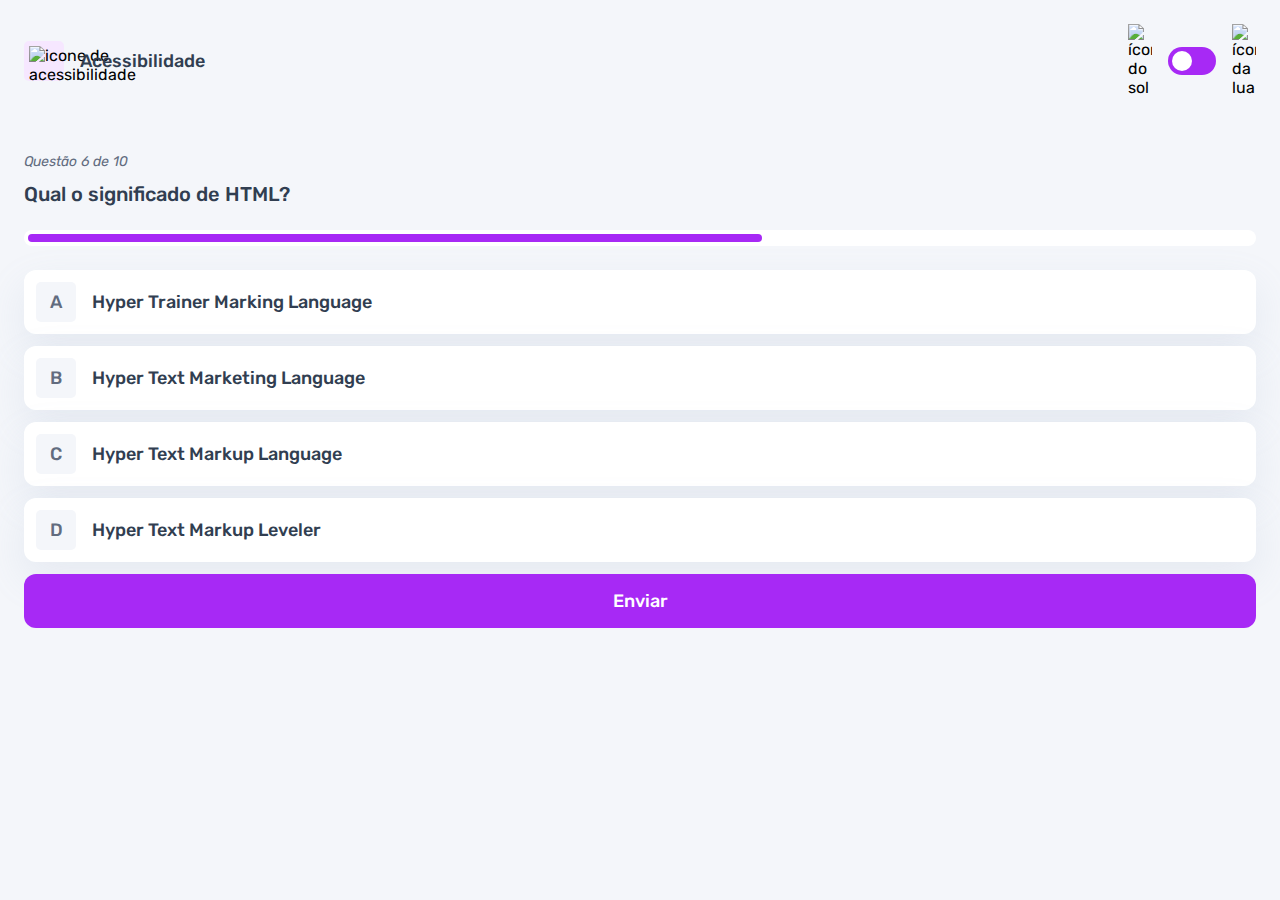
==== pages/quiz/quiz.html @ f8a75739 "adicionado o efeito de seleção nas alternativas" ====
<!DOCTYPE html>
<html lang="en">
<head>
    <meta charset="UTF-8">
    <meta name="viewport" content="width=device-width, initial-scale=1.0">
    <link rel="preconnect" href="https://fonts.googleapis.com">
    <link rel="preconnect" href="https://fonts.gstatic.com" crossorigin>
    <link href="https://fonts.googleapis.com/css2?family=Rubik:ital,wght@0,300..900;1,300..900&display=swap" rel="stylesheet">
    <link rel="stylesheet" href="quiz.css">
    <title>Quiz App</title>
</head>
<body>
    <header>
        <div class="assunto">
            <div class="assunto_icone">
                <img src="../../assets/images/icon-accessibility.svg" alt="icone de acessibilidade">
            </div>

            <h1>Acessibilidade</h1>
        </div>

        <div class="tema">
            <img src="../../assets/images/icon-sun-dark.svg" alt="ícone do sol">
            <button>
                <div></div>
            </button>
            <img src="../../assets/images/icon-moon-dark.svg" alt="ícone da lua">
        </div>
    </header>    

    <main>
        <section class="pergunta">
            <p>Questão 6 de 10</p>

            <h2>Qual o significado de HTML?</h2>

            <div class="barra_progresso">
                <div></div>
            </div>
        </section>

        <section class="alternativas">
            <form action="">
                <label for="alternativa_a">
                    <input type="radio" id="alternativa_a" name="alternativa">

                    <div>
                        <span>A</span>
                        Hyper Trainer Marking Language
                    </div>
                </label>

                <label for="alternativa_b">
                    <input type="radio" id="alternativa_b" name="alternativa">

                    <div>
                        <span>B</span>
                        Hyper Text Marketing Language
                    </div>
                </label>

                <label for="alternativa_c">
                    <input type="radio" id="alternativa_c" name="alternativa">

                    <div>
                        <span>C</span>
                        Hyper Text Markup Language
                    </div>
                </label>

                <label for="alternativa_d">
                    <input type="radio" id="alternativa_d" name="alternativa">

                    <div>
                        <span>D</span>
                        Hyper Text Markup Leveler
                    </div>
                </label>
            </form>

            <button>Enviar</button>
        </section>
    </main>
</body>
</html>
---- pages/quiz/quiz.css ----
* {
    margin: 0;
    padding: 0;
    box-sizing: border-box;
    font-family: "Rubik", sans-serif;
    -webkit-font-smoothing: antialiased; 
}

:root{
    --bg-color: #f4f6fa;
    --purple: #a729f5;
    --primary-text-color: #313e51;
    --secondary-text-color: #626c7f;
    --button-bg: #fff;
    --shadow: 0px 16px 40px 0px rgba(143, 160, 193, 0.14);
    --bg-html: #fff1e9;
    --bg-css: #e0fdef;
    --bg-javascript: #ebf0ff;
    --bg-acessibilidade: #f6e7ff;
    --white: #fff;
    --green: #26d782;
    --red: #ee5454;
    --bg-mobile: url(../../assets/images/pattern-background-mobile-light.svg);
    --bg-desktop: url(../../assets/images/pattern-background-desktop-light.svg);
}

body.escuro {
    --bg-color: #313e51;
    --bg-mobile: url(../../assets/images/pattern-background-mobile-dark.svg);
    --bg-desktop: url(../../assets/images/pattern-background-desktop-dark.svg);
    --primary-text-color: #fff;
    --secondary-text-color: #abc1e1;
    --button-bg: #3b4d66;
    --shadow: 0px 16px 40px 0px rgba(49, 62, 81, 0.14);
}

body{
    height: 100svh;
    background:var(--bg-mobile) var(--bg-color);
    background-repeat: no-repeat;
    background-size: cover;
}

header {
    display: flex;
    justify-content: space-between;
    padding: 16px 24px;
}

.assunto {
    display: flex;
    align-items: center;
    gap: 16px;
}

.assunto_icone {
    background: var(--bg-acessibilidade);
    width: 40px;
    height: 40px;
    padding: 5px;
    border-radius: 5px;
}

.assunto_icone img {
    width: 100%;
}

.assunto h1 {
    font-size: 18px;
    font-weight: 500;
    color: var(--primary-text-color);
}

.tema{
    padding: 8px 0;
    display: flex;
    align-items: center;
    gap: 8px;
}

.tema img{
    width: 16px;
}

.tema button{
    height: 20px;
    width: 32px;
    background: var(--purple);
    border: 0;
    border-radius: 999px;
    padding: 4px;
}

.tema button div {
    background: var(--white);
    width: 12px;
    height: 12px;
    border-radius: 999px;
}

main {
    padding: 32px 24px;
}

.pergunta {
    margin-bottom: 24px;
}

.pergunta p {
    font-style: italic;
    font-size: 14px;
    color: var(--secondary-text-color);
    margin-bottom: 12px;
}

.pergunta h2 {
    font-size: 20px;
    font-weight: 500;
    color: var(--primary-text-color);
    line-height: 24px;
    margin-bottom: 24px;
}

.barra_progresso {
    background: var(--button-bg);
    height: 16px;
    padding: 4px;
    border-radius: 999px;
}

.barra_progresso div {
    height: 100%;
    width: 60%;
    background: var(--purple);
    border-radius: 999px;
}

.alternativas form {
    display: flex;
    flex-direction: column;
    gap: 12px;
    margin-bottom: 12px;
}

.alternativas label {
    display: block;
    background: var(--button-bg);
    padding: 12px;
    font-size: 18px;
    font-weight: 500;
    border-radius: 12px;
    box-shadow: var(--shadow);
    color: var(--primary-text-color);
}

.alternativas label:has(input:checked) {
    outline: 3px solid var(--purple);

    & span {
        background: var(--purple);
        color: var(--white);
    }
}

.alternativas input {
    display: none;
}

.alternativas div {
    display: flex;
    align-items: center;
    gap: 16px;
}

.alternativas div span {
    display: block;
    width: 40px;
    height: 40px;
    background: var(--bg-color);
    border-radius: 5px;
    color: var(--secondary-text-color);

    display: flex;
    align-items: center;
    justify-content: center;
    flex-shrink: 0;
}

.alternativas button {
    padding: 16px;
    border-radius: 12px;
    border: none;
    background: var(--purple);
    color: var(--white);
    width: 100%;

    font-size: 18px;
    font-weight: 500;
}

@media(min-width: 1100px) {
    .tema {
        gap: 16px;
    }

    .tema img {
        width: 24px;
    }

    .tema button {
        width: 48px;
        height: 28px;
    }

    .tema button div {
        width: 20px;
        height: 20px;
    }
}
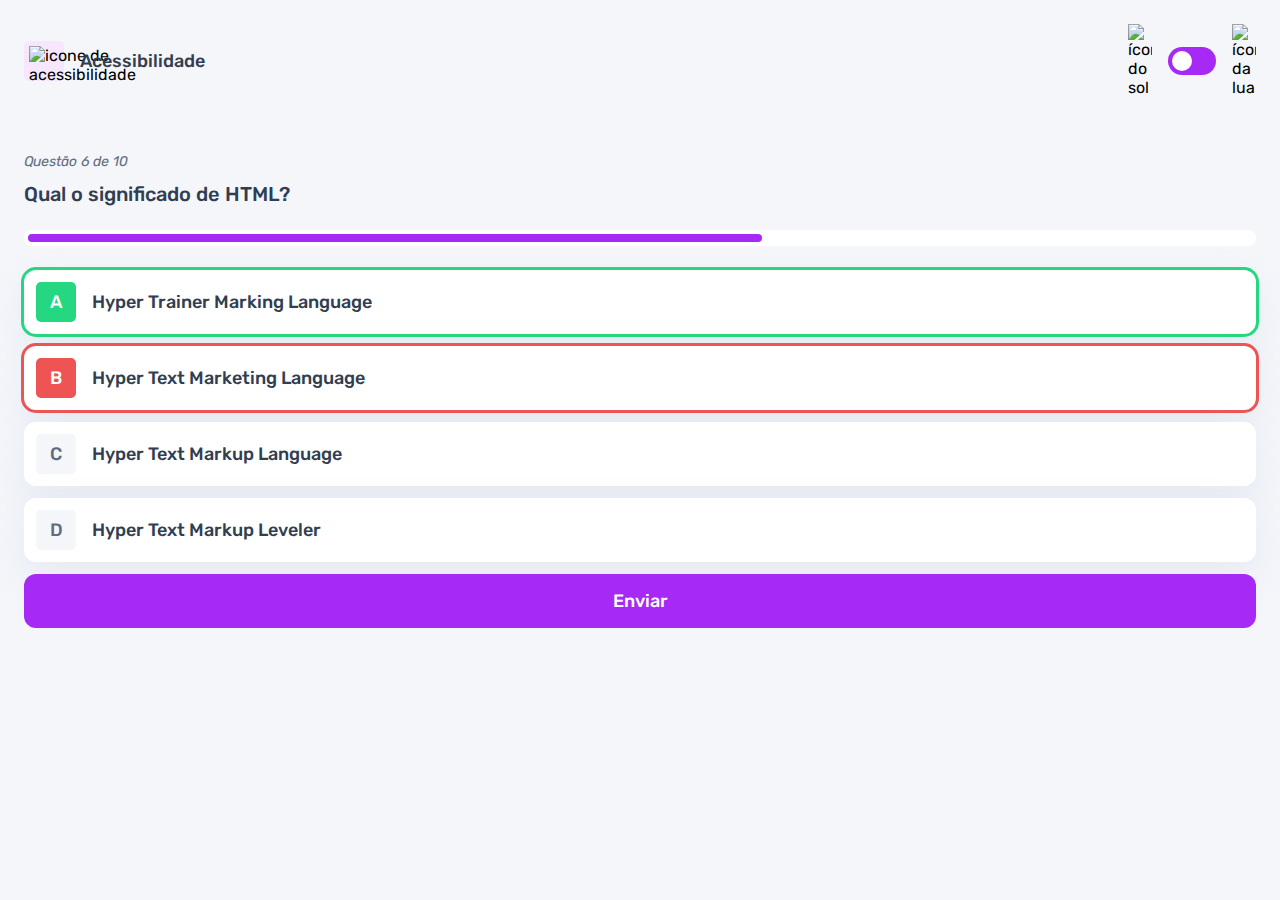
==== commit db2bf224: "adicionado o efeito para alternativas corretas e erradas" ====
--- a/pages/quiz/quiz.html
+++ b/pages/quiz/quiz.html
@@ -41,7 +41,7 @@
 
         <section class="alternativas">
             <form action="">
-                <label for="alternativa_a">
+                <label for="alternativa_a" id="correta">
                     <input type="radio" id="alternativa_a" name="alternativa">
 
                     <div>
@@ -50,7 +50,7 @@
                     </div>
                 </label>
 
-                <label for="alternativa_b">
+                <label for="alternativa_b" id="errada">
                     <input type="radio" id="alternativa_b" name="alternativa">
 
                     <div>
--- a/pages/quiz/quiz.css
+++ b/pages/quiz/quiz.css
@@ -162,6 +162,24 @@
     }
 }
 
+.alternativas label#correta {
+    outline: 3px solid var(--green);
+
+    & span {
+        background: var(--green);
+        color: var(--white);
+    }
+}
+
+.alternativas label#errada {
+    outline: 3px solid var(--red);
+
+    & span {
+        background: var(--red);
+        color: var(--white);
+    }
+}
+
 .alternativas input {
     display: none;
 }
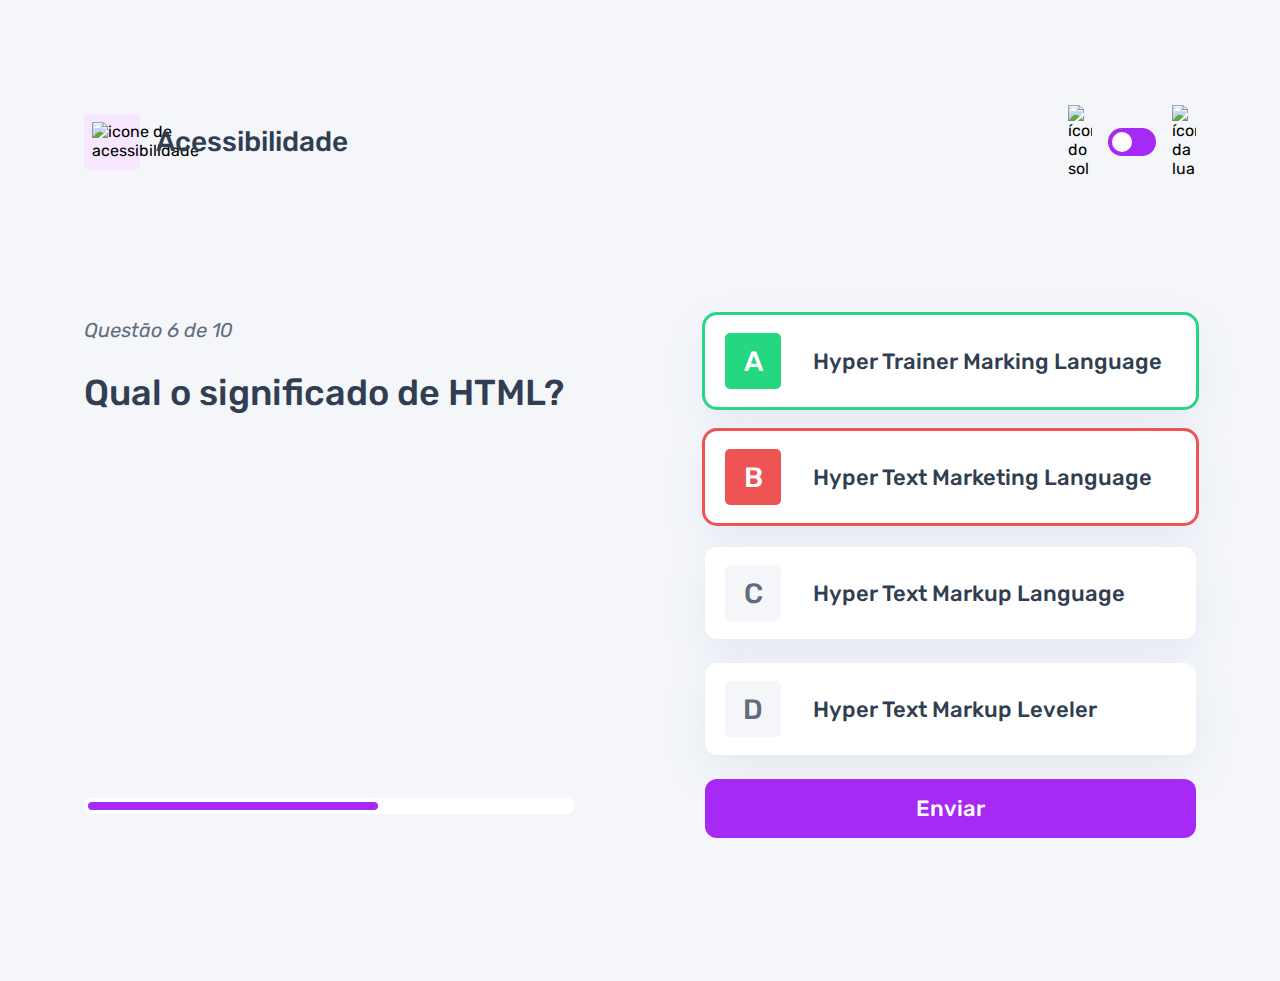
==== commit 7f1adfef: "adicionada a responsividade para a desktop" ====
--- a/pages/quiz/quiz.html
+++ b/pages/quiz/quiz.html
@@ -30,10 +30,11 @@
 
     <main>
         <section class="pergunta">
-            <p>Questão 6 de 10</p>
+            <div>
+                <p>Questão 6 de 10</p>
 
-            <h2>Qual o significado de HTML?</h2>
-
+                <h2>Qual o significado de HTML?</h2>
+            </div>
             <div class="barra_progresso">
                 <div></div>
             </div>
--- a/pages/quiz/quiz.css
+++ b/pages/quiz/quiz.css
@@ -217,6 +217,22 @@
 }
 
 @media(min-width: 1100px) {
+    header {
+        margin-block: 81px;
+        max-width: 1160px;
+        margin-inline: auto;
+    }
+
+    .assunto_icone {
+        width: 56px;
+        height: 56px;
+        padding: 8px;
+    }
+
+    .assunto h1 {
+        font-size: 28px;
+    }
+
     .tema {
         gap: 16px;
     }
@@ -234,4 +250,57 @@
         width: 20px;
         height: 20px;
     }
-}+
+    main {
+        max-width: 1160px;
+        margin-inline: auto;
+
+        display: flex;
+        gap: 130px;
+    }
+
+    section {
+        width: 100%;
+    }
+
+    .pergunta {
+        display: flex;
+        flex-direction: column;
+        justify-content: space-between;
+    }
+
+    .pergunta p {
+        font-size: 20px;
+        line-height: 30px;
+        margin-bottom: 27px;
+    }
+
+    .pergunta h2 {
+        font-size: 36px;
+        line-height: 42px;
+    }
+
+    .alternativas form {
+        gap: 24px;
+        margin-bottom: 24px;
+    }
+
+    .alternativas label {
+        font-size: 22px;
+        padding: 18px 20px;
+    }
+
+    .alternativas div {
+        gap: 32px;
+    }
+
+    .alternativas div span {
+        width: 56px;
+        height: 56px;
+        font-size: 28px;
+    }
+
+    .alternativas button {
+        font-size: 22px;
+    }
+}
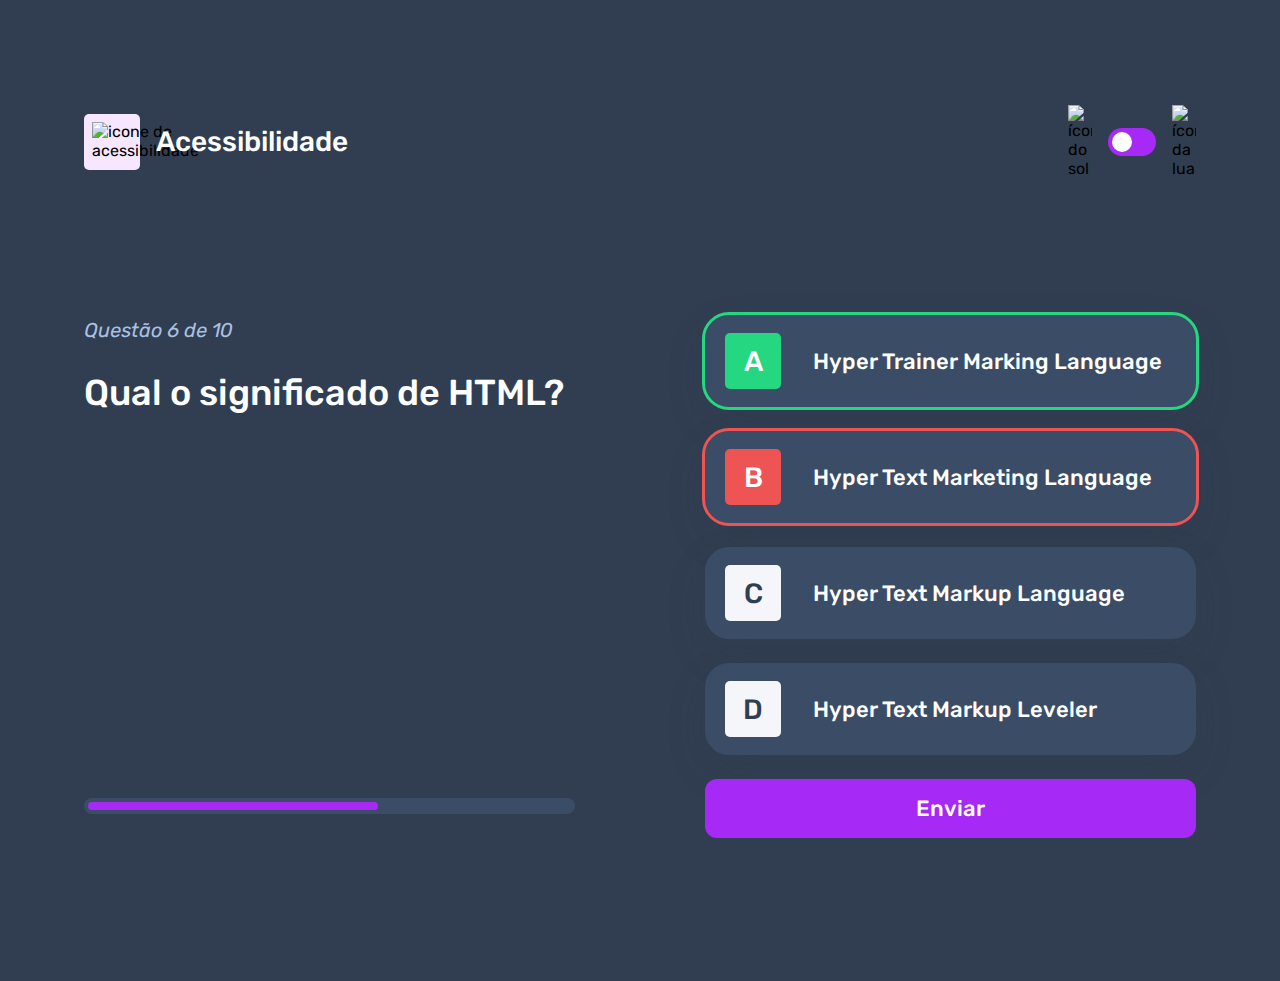
==== commit 95ca1480: "ajuste nas cores do tema dark" ====
--- a/pages/quiz/quiz.html
+++ b/pages/quiz/quiz.html
@@ -9,7 +9,7 @@
     <link rel="stylesheet" href="quiz.css">
     <title>Quiz App</title>
 </head>
-<body>
+<body class="escuro">
     <header>
         <div class="assunto">
             <div class="assunto_icone">
--- a/pages/quiz/quiz.css
+++ b/pages/quiz/quiz.css
@@ -8,7 +8,10 @@
 
 :root{
     --bg-color: #f4f6fa;
+    --bg-span: #f4f6fa;
+    --color-span: #626c7f;
     --purple: #a729f5;
+    --purple-hover: rgba(167, 41, 245, 0.7);
     --primary-text-color: #313e51;
     --secondary-text-color: #626c7f;
     --button-bg: #fff;
@@ -26,6 +29,7 @@
 
 body.escuro {
     --bg-color: #313e51;
+    --color-span: #313e51;
     --bg-mobile: url(../../assets/images/pattern-background-mobile-dark.svg);
     --bg-desktop: url(../../assets/images/pattern-background-desktop-dark.svg);
     --primary-text-color: #fff;
@@ -151,6 +155,14 @@
     border-radius: 12px;
     box-shadow: var(--shadow);
     color: var(--primary-text-color);
+    cursor: pointer;
+}
+
+.alternativas label:hover {
+    & span {
+        background: var(--bg-acessibilidade);
+        color: var(--purple);
+    }
 }
 
 .alternativas label:has(input:checked) {
@@ -194,9 +206,9 @@
     display: block;
     width: 40px;
     height: 40px;
-    background: var(--bg-color);
+    background: var(--bg-span);
     border-radius: 5px;
-    color: var(--secondary-text-color);
+    color: var(--color-span);
 
     display: flex;
     align-items: center;
@@ -214,6 +226,12 @@
 
     font-size: 18px;
     font-weight: 500;
+    transition: background 0.3s;
+}
+
+.alternativas button:hover {
+    background: var(--purple-hover);
+    cursor: pointer;
 }
 
 @media(min-width: 1100px) {
@@ -288,6 +306,7 @@
     .alternativas label {
         font-size: 22px;
         padding: 18px 20px;
+        border-radius: 24px;
     }
 
     .alternativas div {
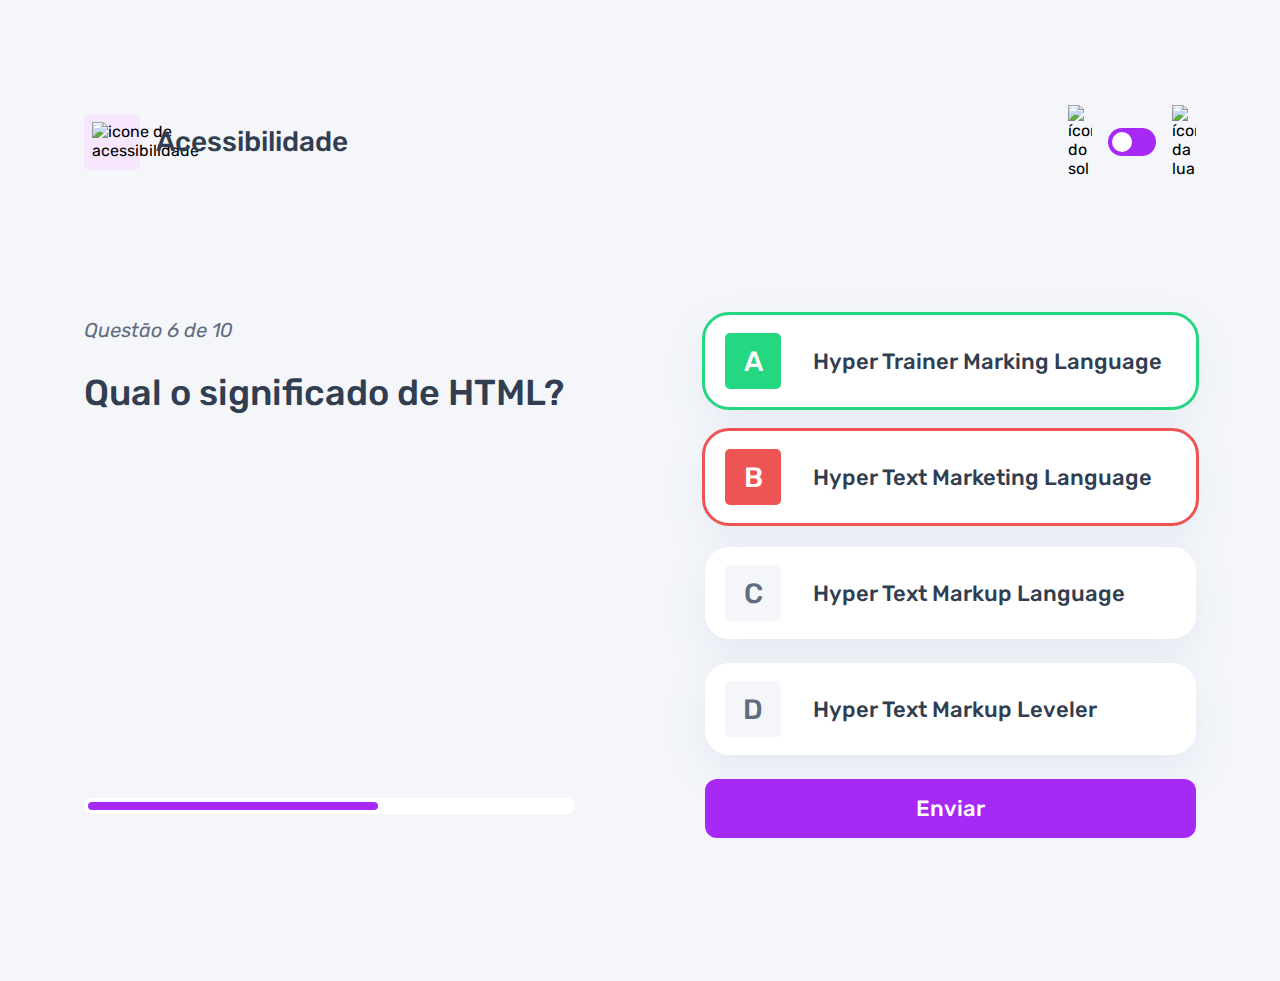
==== commit 9e971553: "ajuste para o fundo desktop no quiz.html" ====
--- a/pages/quiz/quiz.html
+++ b/pages/quiz/quiz.html
@@ -9,7 +9,7 @@
     <link rel="stylesheet" href="quiz.css">
     <title>Quiz App</title>
 </head>
-<body class="escuro">
+<body>
     <header>
         <div class="assunto">
             <div class="assunto_icone">
--- a/pages/quiz/quiz.css
+++ b/pages/quiz/quiz.css
@@ -235,6 +235,12 @@
 }
 
 @media(min-width: 1100px) {
+    body {
+        background: var(--bg-desktop) var(--bg-color);
+        background-size: cover;
+        background-repeat: no-repeat;
+    }
+
     header {
         margin-block: 81px;
         max-width: 1160px;
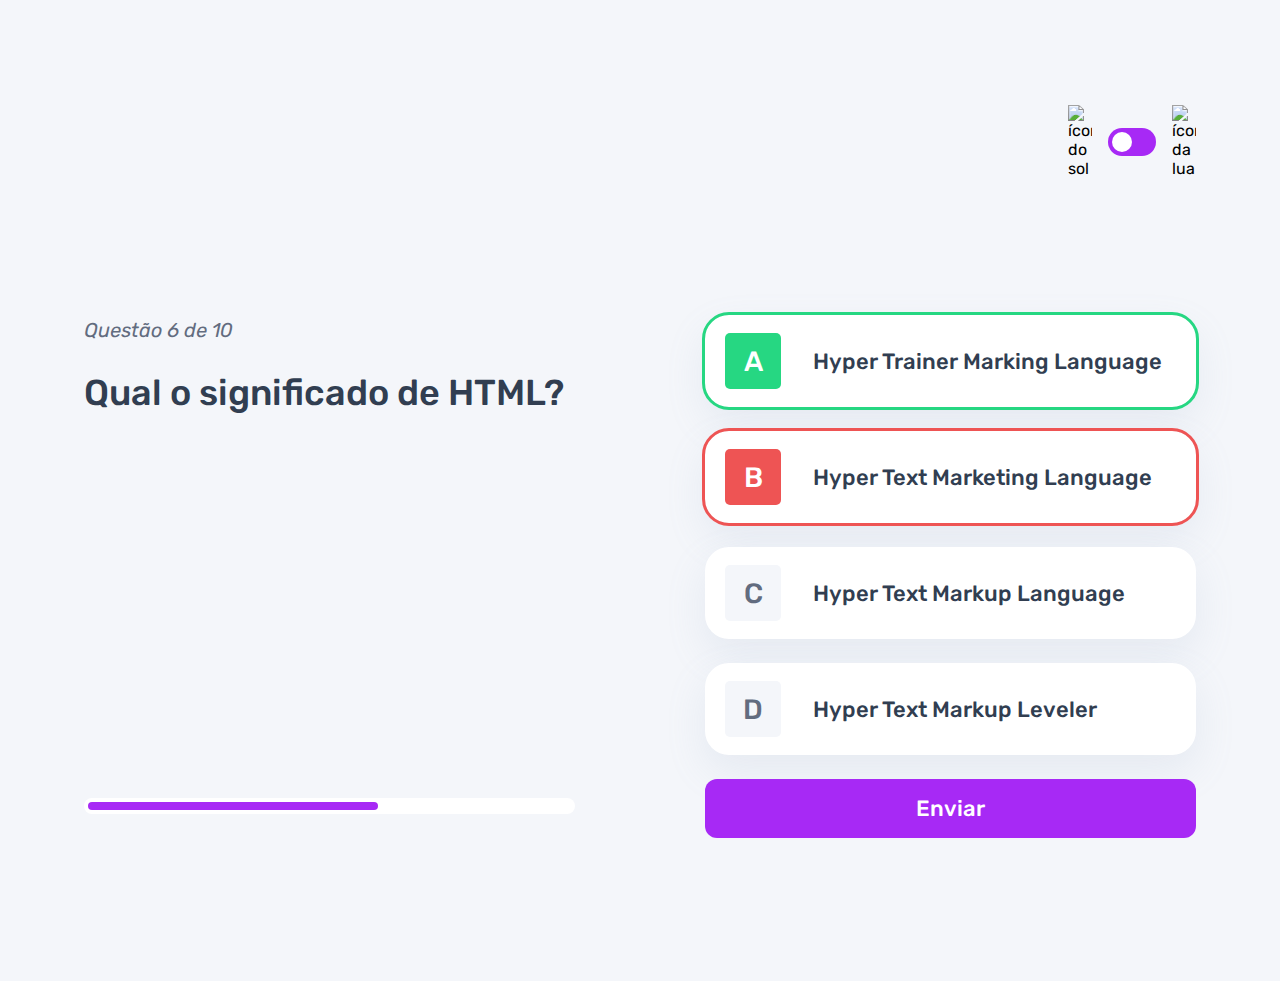
==== commit 360a2340: "alteração dinâmica do assunto da página" ====
--- a/pages/quiz/quiz.html
+++ b/pages/quiz/quiz.html
@@ -7,16 +7,17 @@
     <link rel="preconnect" href="https://fonts.gstatic.com" crossorigin>
     <link href="https://fonts.googleapis.com/css2?family=Rubik:ital,wght@0,300..900;1,300..900&display=swap" rel="stylesheet">
     <link rel="stylesheet" href="quiz.css">
+    <script src="./quiz.js" type="module" defer></script>
     <title>Quiz App</title>
 </head>
 <body>
     <header>
         <div class="assunto">
             <div class="assunto_icone">
-                <img src="../../assets/images/icon-accessibility.svg" alt="icone de acessibilidade">
+                <img src="" alt="">
             </div>
 
-            <h1>Acessibilidade</h1>
+            <h1></h1>
         </div>
 
         <div class="tema">
--- a/pages/quiz/quiz.css
+++ b/pages/quiz/quiz.css
@@ -58,11 +58,26 @@
 }
 
 .assunto_icone {
-    background: var(--bg-acessibilidade);
     width: 40px;
     height: 40px;
     padding: 5px;
     border-radius: 5px;
+}
+
+.assunto_icone.html {
+    background: var(--bg-html);
+}
+
+.assunto_icone.css {
+    background: var(--bg-css);
+}
+
+.assunto_icone.javascript {
+    background: var(--bg-javascript);
+}
+
+.assunto_icone.acessibilidade {
+    background: var(--bg-acessibilidade);
 }
 
 .assunto_icone img {
@@ -93,6 +108,8 @@
     border: 0;
     border-radius: 999px;
     padding: 4px;
+    display: flex;
+    cursor: pointer;
 }
 
 .tema button div {
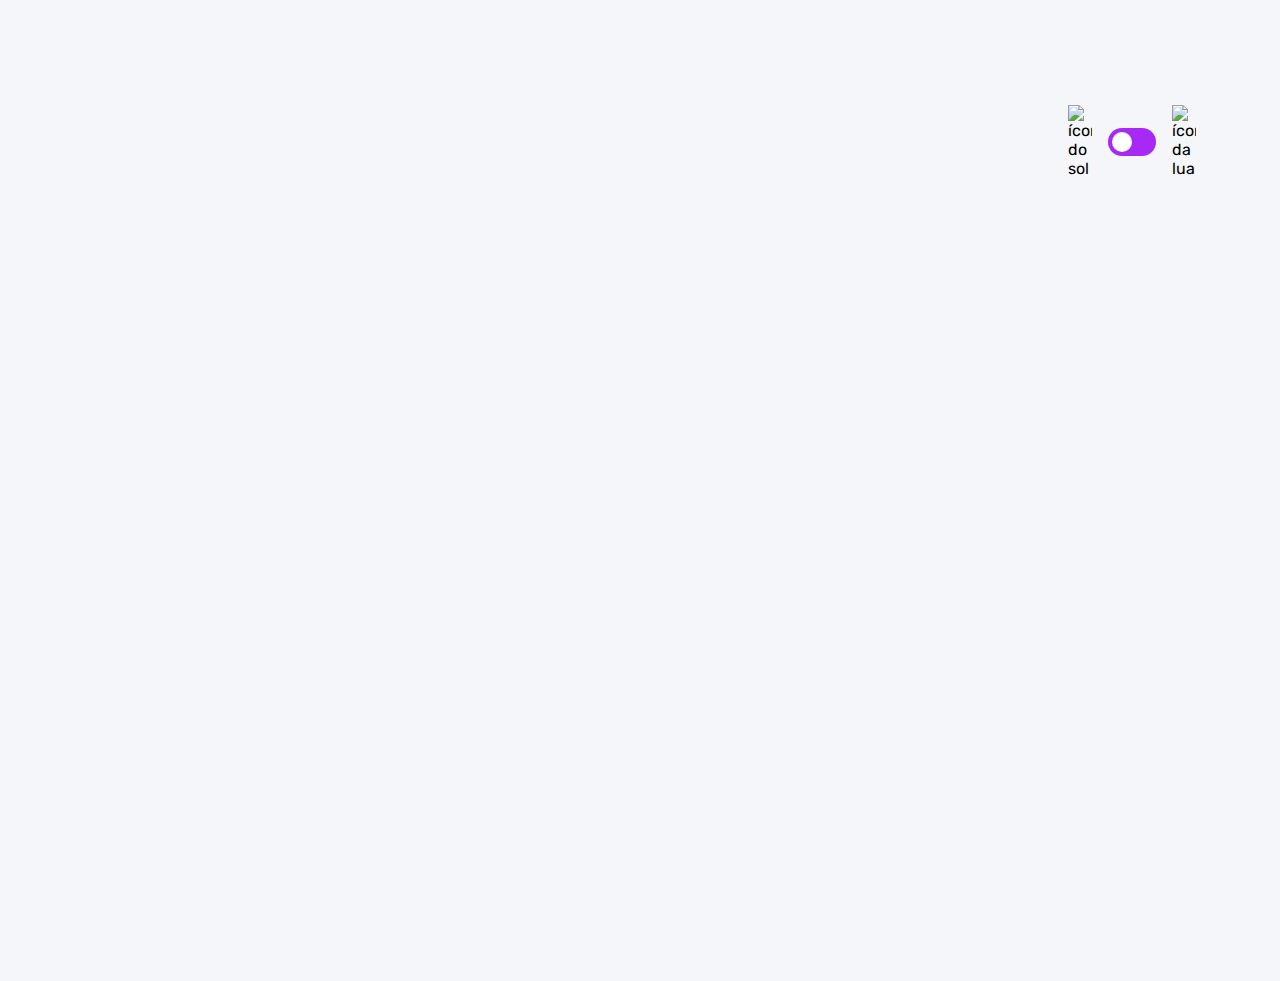
==== commit 474804d3: "adicionadas as funções de buscar as perguntas e montar as perguntas no html" ====
--- a/pages/quiz/quiz.html
+++ b/pages/quiz/quiz.html
@@ -30,58 +30,6 @@
     </header>    
 
     <main>
-        <section class="pergunta">
-            <div>
-                <p>Questão 6 de 10</p>
-
-                <h2>Qual o significado de HTML?</h2>
-            </div>
-            <div class="barra_progresso">
-                <div></div>
-            </div>
-        </section>
-
-        <section class="alternativas">
-            <form action="">
-                <label for="alternativa_a" id="correta">
-                    <input type="radio" id="alternativa_a" name="alternativa">
-
-                    <div>
-                        <span>A</span>
-                        Hyper Trainer Marking Language
-                    </div>
-                </label>
-
-                <label for="alternativa_b" id="errada">
-                    <input type="radio" id="alternativa_b" name="alternativa">
-
-                    <div>
-                        <span>B</span>
-                        Hyper Text Marketing Language
-                    </div>
-                </label>
-
-                <label for="alternativa_c">
-                    <input type="radio" id="alternativa_c" name="alternativa">
-
-                    <div>
-                        <span>C</span>
-                        Hyper Text Markup Language
-                    </div>
-                </label>
-
-                <label for="alternativa_d">
-                    <input type="radio" id="alternativa_d" name="alternativa">
-
-                    <div>
-                        <span>D</span>
-                        Hyper Text Markup Leveler
-                    </div>
-                </label>
-            </form>
-
-            <button>Enviar</button>
-        </section>
     </main>
 </body>
 </html>
--- a/pages/quiz/quiz.css
+++ b/pages/quiz/quiz.css
@@ -151,7 +151,6 @@
 
 .barra_progresso div {
     height: 100%;
-    width: 60%;
     background: var(--purple);
     border-radius: 999px;
 }
